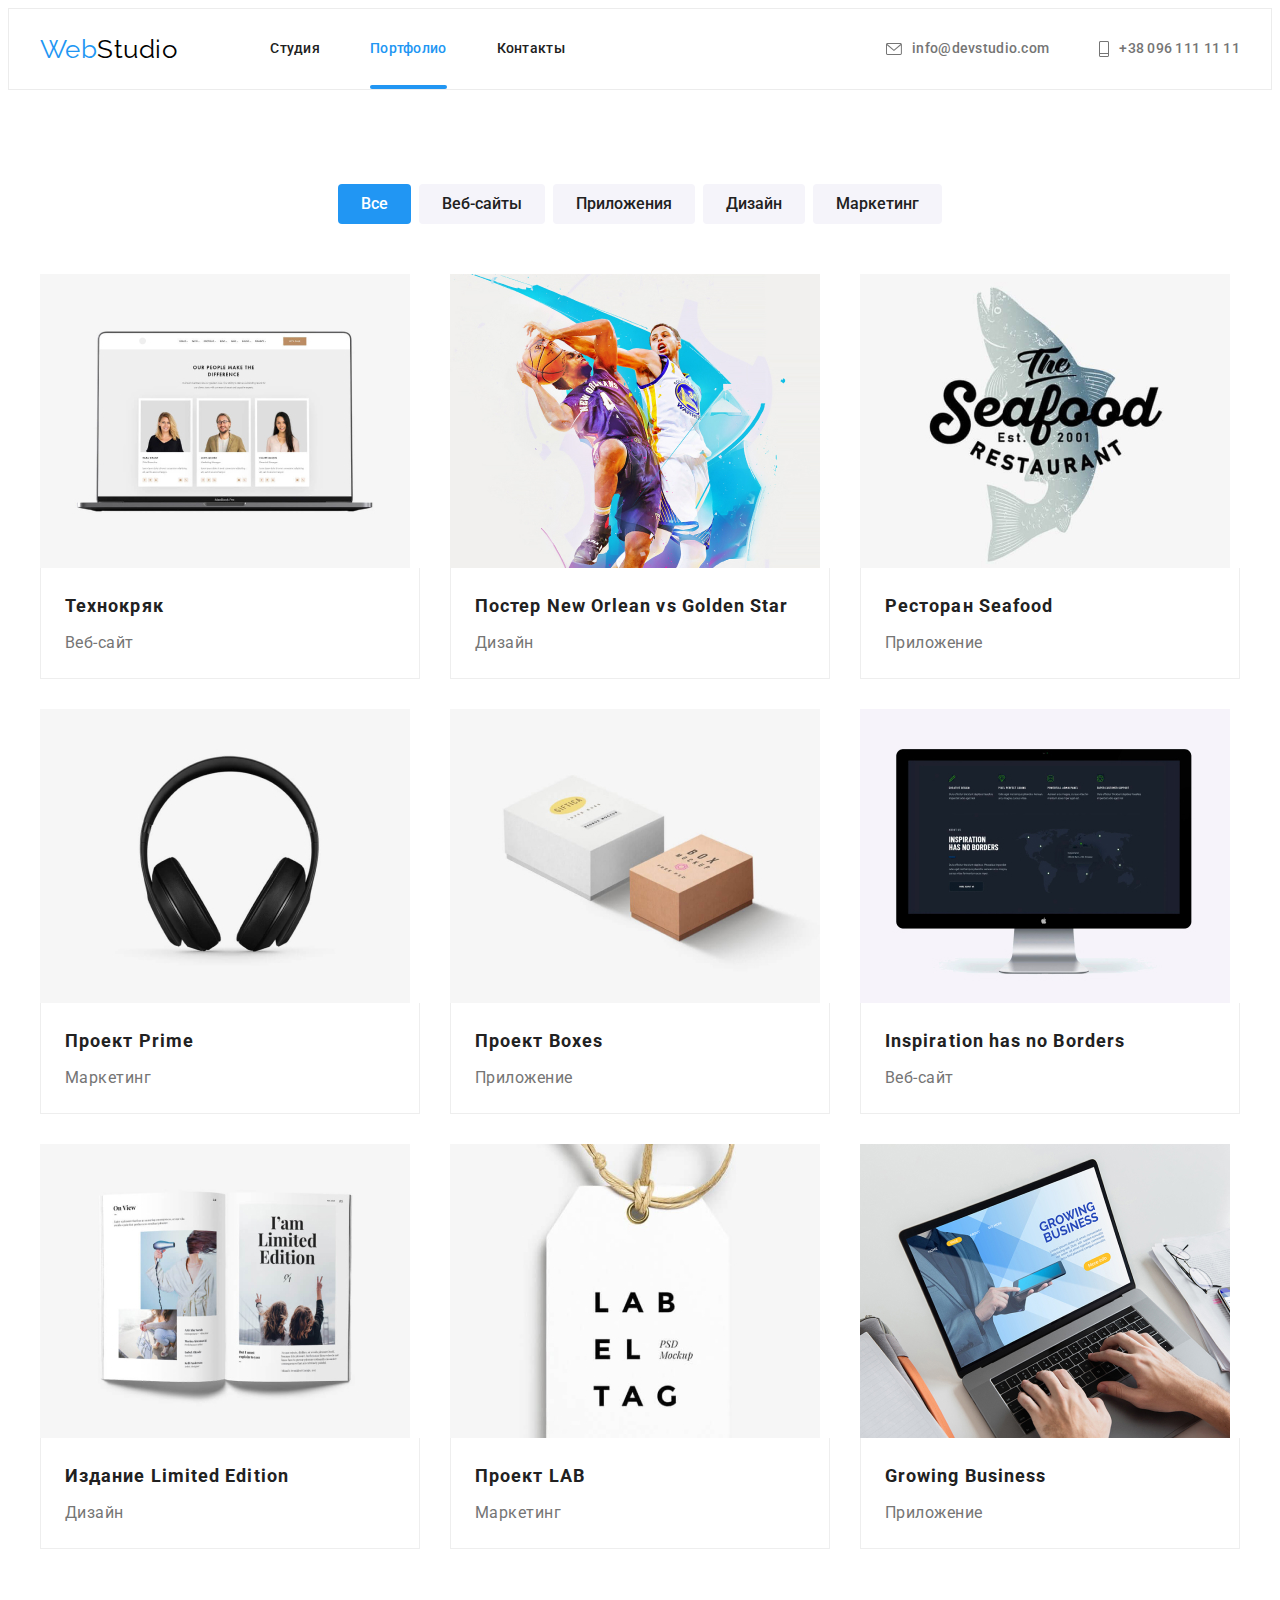
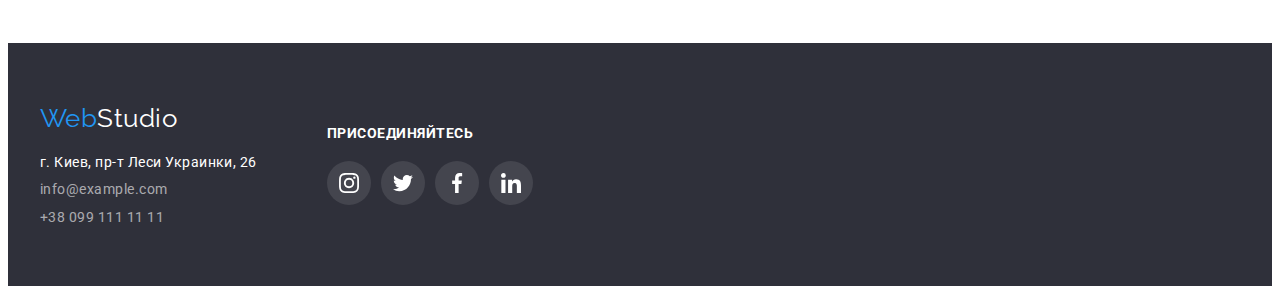
==== portfolio.html @ 54734e22 "Initial commit" ====
<!DOCTYPE html>
<html lang="ru">
  <head>
    <meta charset="UTF-8" />
    <meta http-equiv="X-UA-Compatible" content="IE=edge" />
    <meta name="viewport" content="width=device-width, initial-scale=1.0" />
    <title>Portfolio</title>
    <link rel="preconnect" href="https://fonts.googleapis.com" />
    <link rel="preconnect" href="https://fonts.gstatic.com" crossorigin />
    <link
      href="https://fonts.googleapis.com/css2?family=Raleway:wght@700&family=Roboto:wght@400;500;700;900&display=swap"
      rel="stylesheet"
    />
    <link
      rel="stylesheet"
      href="https://cdnjs.cloudflare.com/ajax/libs/modern-normalize/1.1.0/modern-normalize.min.css"
      integrity="sha512-wpPYUAdjBVSE4KJnH1VR1HeZfpl1ub8YT/NKx4PuQ5NmX2tKuGu6U/JRp5y+Y8XG2tV+wKQpNHVUX03MfMFn9Q=="
      crossorigin="anonymous"
      referrerpolicy="no-referrer"
    />
    <link rel="stylesheet" href="./css/styles.css" />
  </head>
  <body>
    <!-- header -->

    <header class="header">
      <div class="container">
        <nav class="nav">
          <a href="./index.html" class="logo">Web<span class="accent">Studio</span></a>
          <ul class="nav-list card-set">
            <li class="nav-item">
              <a href="./index.html" class="nav-link">Студия</a>
            </li>
            <li class="nav-item">
              <a href="./portfolio.html" class="nav-link current-link">Портфолио</a>
            </li>
            <li class="nav-item"><a href="" class="nav-link">Контакты</a></li>
          </ul>
        </nav>
        <ul class="contacts-list">
          <li class="contacts-item">
            <a href="mailto:info@devstudio.com" class="contacts-link"
              ><svg class="contacts-icon" width="16" height="12">
                <use href="./images/icons/icons.svg#envelope"></use></svg
              >info@devstudio.com</a
            >
          </li>
          <li class="contacts-item">
            <a href="tel:+380961111111" class="contacts-link"
              ><svg class="contacts-icon" width="10" height="16">
                <use href="./images/icons/icons.svg#telephone"></use></svg
              >+38 096 111 11 11</a
            >
          </li>
        </ul>
      </div>
    </header>

    <main>
      <!-- portfolio-section -->

      <section class="portfolio section">
        <div class="container">
          <h2 class="portfolio-title visually-hidden">Портфолио</h2>
          <ul class="filters-list">
            <li class="filters-item">
              <button type="button" class="filters-button active-button">Все</button>
            </li>
            <li class="filters-item">
              <button type="button" class="filters-button">Веб-сайты</button>
            </li>
            <li class="filters-item">
              <button type="button" class="filters-button">Приложения</button>
            </li>
            <li class="filters-item">
              <button type="button" class="filters-button">Дизайн</button>
            </li>
            <li class="filters-item">
              <button type="button" class="filters-button">Маркетинг</button>
            </li>
          </ul>

          <ul class="examples-list card-set">
            <li class="examples-item card-set-item">
              <a class="examples-link" href="">
                <div class="examples-inner">
                  <img
                    class="examples-img"
                    src="./images/portfolio/technocrack.jpg"
                    alt="макбук с открытым сайтом"
                    width="370"
                    height="294"
                  />
                  <div class="examples-inner-caption">
                    <p class="examples-caption">
                      Ресурс предлагает комплексные предложения с разным уровнем функционала и
                      сервисов. Все это позволит посетителю получить исчерпывающие сведения о
                      компании или частном лице.
                    </p>
                  </div>
                </div>
                <div class="description">
                  <h3 class="examples-subtitle">Технокряк</h3>
                  <p class="examples-button-text">Веб-сайт</p>
                </div>
              </a>
            </li>
            <li class="examples-item card-set-item">
              <a class="examples-link" href="">
                <img
                  class="examples-img"
                  src="./images/portfolio/new-orlean.jpg"
                  alt="два баскетболиста в прыжке"
                  width="370"
                  height="294"
                />
                <div class="description">
                  <h3 class="examples-subtitle">Постер New Orlean vs Golden Star</h3>
                  <p class="examples-button-text">Дизайн</p>
                </div>
              </a>
            </li>
            <li class="examples-item card-set-item">
              <a class="examples-link" href="">
                <img
                  class="examples-img"
                  src="./images/portfolio/seafood.jpg"
                  alt="логотип ресторана"
                  width="370"
                  height="294"
                />
                <div class="description">
                  <h3 class="examples-subtitle">Ресторан Seafood</h3>
                  <p class="examples-button-text">Приложение</p>
                </div>
              </a>
            </li>
            <li class="examples-item card-set-item">
              <a class="examples-link" href="">
                <img
                  class="examples-img"
                  src="./images/portfolio/prime.jpg"
                  alt="наушники"
                  width="370"
                  height="294"
                />
                <div class="description">
                  <h3 class="examples-subtitle">Проект Prime</h3>
                  <p class="examples-button-text">Маркетинг</p>
                </div>
              </a>
            </li>
            <li class="examples-item card-set-item">
              <a class="examples-link" href="">
                <img
                  class="examples-img"
                  src="./images/portfolio/boxes.jpg"
                  alt="две коробки"
                  width="370"
                  height="294"
                />
                <div class="description">
                  <h3 class="examples-subtitle">Проект Boxes</h3>
                  <p class="examples-button-text">Приложение</p>
                </div>
              </a>
            </li>
            <li class="examples-item card-set-item">
              <a class="examples-link" href="">
                <img
                  class="examples-img"
                  src="./images/portfolio/inspiration.jpg"
                  alt="imac на котором открыт сайт"
                  width="370"
                  height="294"
                />
                <div class="description">
                  <h3 class="examples-subtitle">Inspiration has no Borders</h3>
                  <p class="examples-button-text">Веб-сайт</p>
                </div>
              </a>
            </li>
            <li class="examples-item card-set-item">
              <a class="examples-link" href="">
                <img
                  class="examples-img"
                  src="./images/portfolio/limited-edition.jpg"
                  alt="открытый журнал"
                  width="370"
                  height="294"
                />
                <div class="description">
                  <h3 class="examples-subtitle">Издание Limited Edition</h3>
                  <p class="examples-button-text">Дизайн</p>
                </div>
              </a>
            </li>
            <li class="examples-item card-set-item">
              <a class="examples-link" href="">
                <img
                  class="examples-img"
                  src="./images/portfolio/lab.jpg"
                  alt="бирка с надписью"
                  width="370"
                  height="294"
                />
                <div class="description">
                  <h3 class="examples-subtitle">Проект LAB</h3>
                  <p class="examples-button-text">Маркетинг</p>
                </div>
              </a>
            </li>
            <li class="examples-item card-set-item">
              <a class="examples-link" href="">
                <img
                  class="examples-img"
                  src="./images/portfolio/growing-business.jpg"
                  alt="макбук на котором печатают"
                  width="370"
                  height="294"
                />
                <div class="description">
                  <h3 class="examples-subtitle">Growing Business</h3>
                  <p class="examples-button-text">Приложение</p>
                </div>
              </a>
            </li>
          </ul>
        </div>
      </section>
    </main>

    <!-- footer -->

    <footer class="footer">
      <div class="container">
        <div class="footer-inner">
          <div class="footer-address">
            <a href="./index.html" class="footer-logo">Web<span class="accent">Studio</span></a>
            <address class="address">г. Киев, пр-т Леси Украинки, 26</address>
            <ul class="footer-list">
              <li class="footer-item">
                <a href="mailto:info@example.com" class="footer-link">info@example.com</a>
              </li>
              <li class="footer-item">
                <a href="tel:+380991111111" class="footer-link">+38 099 111 11 11</a>
              </li>
            </ul>
          </div>
          <div class="socials">
            <h2 class="socials-text">присоединяйтесь</h2>
            <ul class="footer-socials-list card-set">
              <li class="footer-socials-item">
                <a class="footer-socials-link" href="">
                  <svg class="footer-socials-icon" width="20" height="20">
                    <use href="./images/icons/icons.svg#instagram"></use>
                  </svg>
                </a>
              </li>
              <li class="footer-socials-item">
                <a class="footer-socials-link" href="">
                  <svg class="footer-socials-icon" width="20" height="20">
                    <use href="./images/icons/icons.svg#twitter"></use>
                  </svg>
                </a>
              </li>
              <li class="footer-socials-item">
                <a class="footer-socials-link" href="">
                  <svg class="footer-socials-icon" width="20" height="20">
                    <use href="./images/icons/icons.svg#facebook"></use>
                  </svg>
                </a>
              </li>
              <li class="footer-socials-item">
                <a class="footer-socials-link" href="">
                  <svg class="footer-socials-icon" width="20" height="20">
                    <use href="./images/icons/icons.svg#linkedin"></use>
                  </svg>
                </a>
              </li>
            </ul>
          </div>
        </div>
      </div>
    </footer>
  </body>
</html>
---- css/styles.css ----
:root {
  --primary-text-color: #212121;
  --secondary-text-color: #757575;
  --white-text-color: #fff;
  --accent-color: #2196f3;
  --accent-color-tranparent: rgba(33, 150, 243, 0.9);
  --button-hover-color: #188ce8;
  --background-white-color: #f5f4fa;
  --primary-grey-color: #2f303a;
  --box-border-color: #eee;
  --inactive-icon-color: #afb1b8;
  --items: 3;
  --indent: 30px;
}

body {
  color: var(--primary-text-color);

  font-family: roboto, sans-serif;
  letter-spacing: 0.03em;
}

/* utilities */
img {
  display: block;
  max-width: 100%;
  height: auto;
}

h1,
h2,
h3,
h4 {
  margin-top: 0;
}

ul,
ol {
  margin: 0;
  padding: 0;
  list-style: none;
}

a {
  text-decoration: none;
  color: inherit;
}

p {
  margin-top: 0;
  margin-bottom: 0;
}

.visually-hidden {
  position: absolute;
  width: 1px;
  height: 1px;
  margin: -1px;
  border: 0;
  padding: 0;

  white-space: nowrap;
  clip-path: inset(100%);
  clip: rect(0 0 0 0);
  overflow: hidden;
}

.container {
  width: 1200px;
  margin: 0 auto;
  padding: 0 15px;
  /* outline: 1px solid tomato; */
}

.section {
  padding-top: 94px;
  padding-bottom: 94px;
}

.card-set {
  display: flex;
  flex-wrap: wrap;
  gap: var(--indent);
}

.card-set-item {
  flex-basis: calc((100% - var(--indent) * (var(--items) - 1)) / var(--items));
}

/* header */

.header {
  border: 1px solid #ececec;
}

.header .container {
  display: flex;
}

.nav {
  display: flex;
  align-items: center;
}

.logo {
  margin-right: 93px;
  color: var(--accent-color);

  font-family: raleway, sans-serif;
  font-size: 26px;
  line-height: 1.19;

  text-decoration: none;
}

.logo .accent {
  color: #000;
}

.nav-list {
  --indent: 50px;
}

.nav-link {
  display: block;
  padding-top: 32px;
  padding-bottom: 32px;

  color: var(--primary-text-color);

  font-weight: 500;
  font-size: 14px;
  line-height: 1.14;
  letter-spacing: 0.02em;

  transition: color 250ms cubic-bezier(0.4, 0, 0.2, 1);
}

.current-link {
  position: relative;
  color: var(--accent-color);
}

.current-link::after {
  content: '';
  position: absolute;
  bottom: 0;
  left: 0;
  width: 100%;
  height: 4px;
  border-radius: 2px;
  background-color: var(--accent-color);
}

.contacts-list {
  display: flex;
  margin-left: auto;
  gap: 50px;
  align-items: center;
}

.contacts-icon {
  margin-right: 10px;
  fill: currentColor;
}

.contacts-link {
  display: flex;
  align-items: center;
  justify-content: center;
  padding-top: 32px;
  padding-bottom: 32px;

  color: var(--secondary-text-color);

  font-weight: 500;
  font-size: 14px;
  line-height: 1.14;
  letter-spacing: 0.02em;

  transition: color 250ms cubic-bezier(0.4, 0, 0.2, 1);
}

.nav-link:hover,
.nav-link:focus,
.contacts-link:hover,
.contacts-link:focus,
.contacts-icon:hover,
.contacts-icon:focus {
  color: var(--accent-color);
}

/* main */

/* hero section */
.hero {
  padding-top: 200px;
  padding-bottom: 200px;
  margin-left: auto;
  margin-right: auto;
  max-width: 1600px;
  background-color: var(--primary-grey-color);
  background-image: linear-gradient(rgba(47, 48, 58, 0.4), rgba(47, 48, 58, 0.4)),
    url(../images/hero/hero-background.jpg);
  background-position: center;
  background-repeat: no-repeat;

  text-align: center;
}

.hero-title {
  margin-bottom: 30px;
  margin-left: auto;
  margin-right: auto;
  max-width: 696px;
  min-height: 120px;

  color: var(--white-text-color);

  font-weight: 900;
  font-size: 44px;
  line-height: 1.36;
  text-align: center;
  letter-spacing: 0.06em;
  text-transform: uppercase;
}

.hero-button {
  margin-bottom: 0;
  min-width: 200px;
  padding-top: 9px;
  padding-bottom: 9px;
  border-radius: 4px;
  border: 1px solid transparent;
  color: var(--white-text-color);
  background-color: var(--accent-color);

  font-family: inherit;
  font-weight: 700;
  font-size: 16px;
  line-height: 1.875;
  text-align: center;
  letter-spacing: 0.06em;

  cursor: pointer;

  transition: background-color 250ms cubic-bezier(0.4, 0, 0.2, 1);
}

.hero-button:hover,
.hero-button:focus {
  background-color: var(--button-hover-color);
}

/* peculiarities section */

.pecs-list {
  --items: 4;
}

.pecs-logo {
  display: flex;
  align-items: center;
  justify-content: center;
  margin-bottom: 30px;
  border-radius: 4px;
  height: 120px;
  width: 100%;
  background-color: var(--background-white-color);

  transition: box-shadow 250ms cubic-bezier(0.4, 0, 0.2, 1);
}

.pecs-item:hover .pecs-logo,
.pecs-item:focus .pecs-logo {
  box-shadow: 0px 4px 4px rgba(0, 0, 0, 0.25);
}

.pecs-subtitle {
  margin-top: 0;
  margin-bottom: 10px;
  font-weight: 700;
  font-size: 14px;
  line-height: 1.14;
  text-transform: uppercase;
}

.pecs-text {
  color: var(--secondary-text-color);

  font-size: 14px;
  line-height: 1.71;
}

/* work section */
.work.section {
  padding-top: 0;
}

.work-title,
.pecs-title,
.team-title,
.portfolio-title,
.clients-title {
  margin-bottom: 50px;

  font-weight: 700;
  font-size: 36px;
  line-height: 1.17;
  text-align: center;
}

.work-item {
  position: relative;
}

.work-img {
  display: block;
}

.work-text-box {
  position: absolute;
  display: flex;
  align-items: center;
  justify-content: center;
  bottom: 0;
  left: 0;
  height: 70px;
  width: 100%;

  background-color: rgba(47, 48, 58, 0.8);
}

.work-text {
  color: var(--white-text-color);

  font-weight: 700;
  font-size: 14px;
  line-height: 1.143;
  text-align: center;
  text-transform: uppercase;
}

/* team section */
.team {
  background-color: var(--background-white-color);
}

.team-list {
  --items: 4;
}

.team-item {
  padding-bottom: 30px;
  background-color: var(--white-text-color);
  text-align: center;
  box-shadow: 0px 1px 3px rgba(0, 0, 0, 0.12), 0px 1px 1px rgba(0, 0, 0, 0.14),
    0px 2px 1px rgba(0, 0, 0, 0.2);
  border-radius: 0px 0px 4px 4px;
}

.team-img {
  display: block;
  margin-bottom: 30px;
}

.team-name {
  margin-top: 0;
  margin-bottom: 10px;
  font-weight: 500;
  font-size: 16px;
  line-height: 1.19;
}

.team-position {
  margin-top: 0;
  margin-bottom: 16px;
  color: var(--secondary-text-color);

  font-size: 16px;
  line-height: 1.19;
}

.team-socials-list {
  padding: 0 32px;
  gap: 10px;
}

.socials-link {
  display: flex;
  align-items: center;
  justify-content: center;
  width: 44px;
  height: 44px;
  border-radius: 50%;
  color: var(--inactive-icon-color);

  transition: color 250ms cubic-bezier(0.4, 0, 0.2, 1),
    background-color 250ms cubic-bezier(0.4, 0, 0.2, 1);
}

.socials-link:hover,
.socials-link:focus {
  background-color: var(--accent-color);
  color: var(--white-text-color);
}

.socials-icon {
  fill: currentColor;
}

/* clients section */

.clients-list {
  --items: 6;
}

.clients-item {
  height: 92px;
}

.clients-link {
  display: flex;
  align-items: center;
  justify-content: center;
  width: 100%;
  height: 100%;
  color: var(--inactive-icon-color);
  border: 1px solid var(--inactive-icon-color);
  border-radius: 4px;

  transition: color 250ms cubic-bezier(0.4, 0, 0.2, 1),
    border-color 250ms cubic-bezier(0.4, 0, 0.2, 1);
}

.clients-link:hover,
.clients-link:focus {
  color: var(--accent-color);
  border-color: var(--accent-color);
}

.clients-icon {
  display: block;
  fill: currentColor;
}

/* main portfolio */

.filters-list {
  display: flex;
  margin-bottom: 50px;
  justify-content: center;
}

.filters-item + .filters-item {
  margin-left: 8px;
}

.filters-button {
  padding: 6px 22px;
  border-radius: 4px;
  border: 1px solid transparent;

  color: var(--primary-text-color);
  background-color: var(--background-white-color);

  font-family: inherit;
  font-weight: 500;
  font-size: 16px;
  line-height: 1.62;
  text-align: center;

  cursor: pointer;

  transition: background-color 250ms cubic-bezier(0.4, 0, 0.2, 1),
    box-shadow 250ms cubic-bezier(0.4, 0, 0.2, 1), color 250ms cubic-bezier(0.4, 0, 0.2, 1);
}

.active-button {
  color: var(--white-text-color);
  background-color: var(--accent-color);
}

.filters-button:hover,
.filters-button:focus,
.filters-button:active {
  color: var(--white-text-color);
  background-color: var(--accent-color);
  box-shadow: 0px 3px 1px rgba(0, 0, 0, 0.1), 0px 1px 2px rgba(0, 0, 0, 0.08),
    0px 2px 2px rgba(0, 0, 0, 0.12);
}

.examples-link {
  display: block;
  transition: box-shadow 250ms cubic-bezier(0.4, 0, 0.2, 1);
}

.examples-link:hover,
.examples-link:focus {
  box-shadow: 0px 1px 1px rgba(0, 0, 0, 0.12), 0px 4px 4px rgba(0, 0, 0, 0.06),
    1px 4px 6px rgba(0, 0, 0, 0.16);
}

.examples-inner {
  position: relative;
  overflow: hidden;
}

.examples-inner-caption {
  display: flex;
  align-items: center;
  justify-content: center;
  position: absolute;
  width: 100%;
  height: 100%;
  bottom: 0;

  transform: translateY(100%);

  transition: transform 250ms cubic-bezier(0.4, 0, 0.2, 1);
  background-color: var(--accent-color-tranparent);
}

.examples-caption {
  width: 322px;
  height: 168px;
  font-size: 18px;
  line-height: 1.56;
  color: var(--white-text-color);
}

.examples-link:hover .examples-inner-caption,
.examples-link:focus .examples-inner-caption {
  transform: translateY(0);
}

.description {
  padding: 20px 24px;
  border: 1px solid var(--box-border-color);
  border-top: none;
}

.examples-subtitle {
  margin-top: 0;
  margin-bottom: 4px;
  font-weight: 700;
  font-size: 18px;
  line-height: 2;

  letter-spacing: 0.06em;
}

.examples-button-text {
  margin-top: 0;
  margin-bottom: 0;
  color: var(--secondary-text-color);

  font-size: 16px;
  line-height: 1.88;
}

/* footer */

.footer {
  background-color: var(--primary-grey-color);
  padding-top: 60px;
  padding-bottom: 60px;
}

.footer-inner {
  display: flex;
  align-items: center;
}

.footer-address {
  margin-right: 70px;
}

.footer-logo {
  display: inline-block;
  margin-bottom: 20px;

  color: var(--accent-color);

  font-family: Raleway, sans-serif;
  font-size: 26px;
  line-height: 1.19;

  text-decoration: none;
}

.footer-logo .accent {
  color: #fff;
}

.address {
  margin-bottom: 9px;
  color: var(--white-text-color);

  font-style: normal;
  font-size: 14px;
  line-height: 1.17;
}

.footer-item + .footer-item {
  margin-top: 9px;
}

.footer-link {
  color: rgba(255, 255, 255, 0.6);

  font-size: 14px;
  line-height: 1.17;

  transition: color 250ms cubic-bezier(0.4, 0, 0.2, 1);
}

.footer-link:hover,
.footer-link:focus {
  color: var(--accent-color);
}

.socials-text {
  margin-bottom: 20px;
  font-weight: 700;
  font-size: 14px;
  line-height: 1.142;
  text-transform: uppercase;
  color: var(--white-text-color);
}

.footer-socials-list {
  --indent: 10px;
}

.footer-socials-item {
  width: 44px;
  height: 44px;
}

.footer-socials-link {
  display: flex;
  align-items: center;
  justify-content: center;
  width: 100%;
  height: 100%;
  border-radius: 50%;
  background-color: rgba(255, 255, 255, 0.1);

  transition: background-color 250ms cubic-bezier(0.4, 0, 0.2, 1);
}

.footer-socials-icon {
  fill: var(--white-text-color);
}

.footer-socials-link:hover,
.footer-socials-link:focus {
  background-color: var(--accent-color);
}

/* modal window */

.backdrop {
  position: fixed;
  top: 0;
  left: 0;
  width: 100%;
  height: 100%;
  background-color: rgba(0, 0, 0, 0.2);

  opacity: 1;

  transition: opacity 250ms cubic-bezier(0.4, 0, 0.2, 1),
    visibility 250ms cubic-bezier(0.4, 0, 0.2, 1);
}

.is-hidden {
  opacity: 0;
  visibility: hidden;
  pointer-events: none;
}

.is-hidden .modal {
  transform: translate(-50%, -50%) scale(1.1);
}

.modal {
  position: absolute;
  top: 50%;
  left: 50%;
  transform: translate(-50%, -50%) scale(1);
  display: flex;
  min-width: 528px;
  min-height: 581px;
  background-color: var(--white-text-color);
  transition: transform 250ms cubic-bezier(0.4, 0, 0.2, 1);
}

.modal-close {
  position: absolute;
  top: 8px;
  right: 8px;
  display: flex;
  align-items: center;
  justify-content: center;
  width: 30px;
  height: 30px;
  border: 1px solid rgba(0, 0, 0, 0.1);
  border-radius: 50%;
  background-color: #fff;

  cursor: pointer;
}
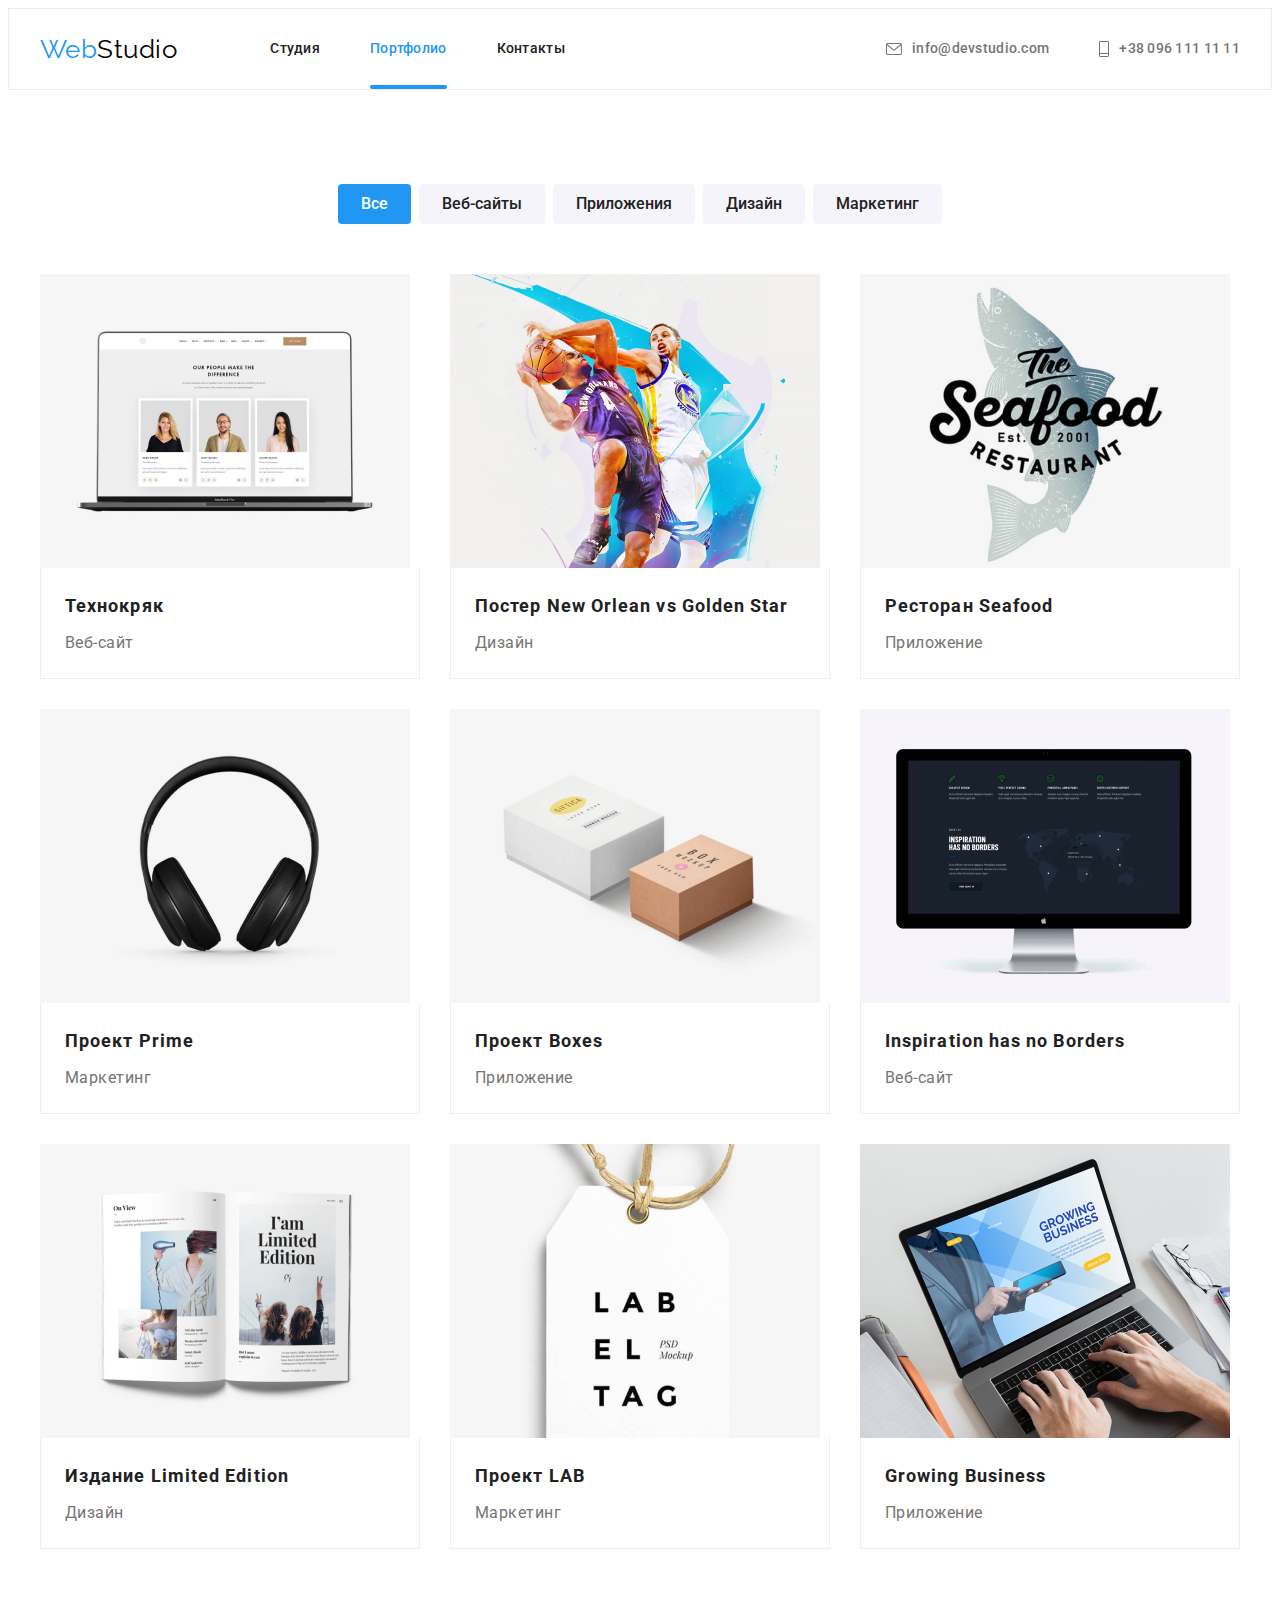
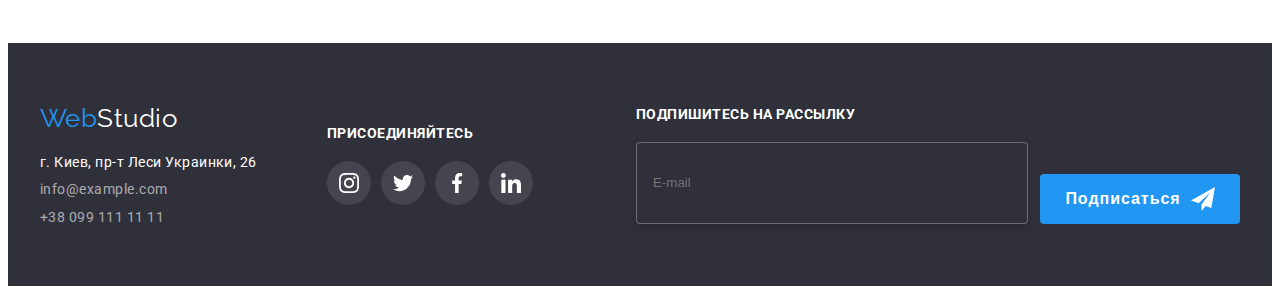
==== commit d19d6230: "update portfolio.html" ====
--- a/portfolio.html
+++ b/portfolio.html
@@ -280,6 +280,24 @@
               </li>
             </ul>
           </div>
+          <div class="subscribe">
+            <label class="subscribe-field">
+              <b class="subscribe-text">Подпишитесь на рассылку</b>
+              <input
+                class="subscribe-input"
+                type="email"
+                name="email"
+                placeholder="E-mail"
+                autocomplete="off"
+              />
+            </label>
+            <button class="subscribe-btn" type="submit">
+              Подписаться
+              <svg class="subscribe-btn-icon" width="24" height="24">
+                <use href="./images/icons/icons.svg#send"></use>
+              </svg>
+            </button>
+          </div>
         </div>
       </div>
     </footer>
--- a/css/styles.css
+++ b/css/styles.css
@@ -659,6 +659,69 @@
   background-color: var(--accent-color);
 }
 
+.subscribe {
+  display: flex;
+  align-items: flex-end;
+  margin-left: auto;
+}
+
+.subscribe-text {
+  display: block;
+  margin-bottom: 20px;
+
+  font-weight: 700;
+  font-size: 14px;
+  line-height: 1.143;
+  text-transform: uppercase;
+
+  color: var(--white-text-color);
+}
+
+.subscribe-input {
+  width: 358px;
+  height: 50px;
+  padding: 15px 16px;
+
+  background-color: var(--primary-grey-color);
+  color: rgba(255, 255, 255, 0.6);
+
+  border: 1px solid rgba(255, 255, 255, 0.3);
+  filter: drop-shadow(0px 4px 4px rgba(0, 0, 0, 0.15));
+  border-radius: 4px;
+}
+
+.subscribe-btn {
+  display: flex;
+  align-items: center;
+  justify-content: center;
+  margin-bottom: 0;
+  margin-left: 12px;
+  min-width: 200px;
+  height: 50px;
+  border-radius: 4px;
+  border: 1px solid transparent;
+  color: var(--white-text-color);
+  background-color: var(--accent-color);
+
+  font-weight: 700;
+  font-size: 16px;
+  line-height: 1.88;
+  letter-spacing: 0.06em;
+
+  cursor: pointer;
+  transition: background-color 250ms cubic-bezier(0.4, 0, 0.2, 1);
+}
+
+.subscribe-btn:hover,
+.subscribe-btn:focus {
+  background-color: var(--button-hover-color);
+}
+
+.subscribe-btn-icon {
+  margin-left: 10px;
+  fill: var(--white-text-color);
+}
+
 /* modal window */
 
 .backdrop {
@@ -690,9 +753,9 @@
   top: 50%;
   left: 50%;
   transform: translate(-50%, -50%) scale(1);
-  display: flex;
   min-width: 528px;
   min-height: 581px;
+  padding: 40px;
   background-color: var(--white-text-color);
   transition: transform 250ms cubic-bezier(0.4, 0, 0.2, 1);
 }
@@ -712,3 +775,151 @@
 
   cursor: pointer;
 }
+
+.modal-close-icon {
+  transition: fill 250ms cubic-bezier(0.4, 0, 0.2, 1);
+}
+
+.modal-close:hover .modal-close-icon {
+  fill: var(--accent-color);
+}
+
+.form {
+  margin-bottom: 20px;
+}
+
+.modal-title {
+  margin-bottom: 12px;
+  font-weight: 700;
+  font-size: 20px;
+  line-height: 1.15;
+  text-align: center;
+
+  color: var(--primary-text-color);
+}
+
+.modal-field {
+  position: relative;
+  display: block;
+  margin-bottom: 10px;
+}
+
+.modal-field-text {
+  display: block;
+  margin-bottom: 4px;
+  font-size: 12px;
+  line-height: 1.167;
+  letter-spacing: 0.01em;
+
+  color: var(--secondary-text-color);
+}
+
+.modal-field-input {
+  width: 100%;
+  height: 40px;
+  padding: 12px;
+  padding-left: 42px;
+  border: 1px solid rgba(33, 33, 33, 0.2);
+  border-radius: 4px;
+
+  color: var(--primary-text-color);
+
+  transition: border 250ms cubic-bezier(0.4, 0, 0.2, 1);
+}
+
+.modal-field:focus-within > .modal-field-input,
+.modal-field:focus-within > .modal-field-input-comment {
+  border: 1px solid var(--accent-color);
+  outline: 1px solid transparent;
+}
+
+.modal-field:focus-within > .modal-field-icon {
+  fill: var(--accent-color);
+}
+
+.modal-field-icon {
+  position: absolute;
+  top: 50%;
+  left: 12px;
+  transition: fill 250ms cubic-bezier(0.4, 0, 0.2, 1);
+}
+
+.modal-field-input-comment {
+  width: 100%;
+  height: 120px;
+  padding: 12px 16px;
+  border: 1px solid rgba(33, 33, 33, 0.2);
+  border-radius: 4px;
+  resize: none;
+
+  color: var(--primary-text-color);
+  transition: border 250ms cubic-bezier(0.4, 0, 0.2, 1);
+}
+
+.modal-check {
+  display: flex;
+  align-items: center;
+  justify-content: space-evenly;
+  margin-bottom: 30px;
+}
+
+.modal-check-input {
+  position: absolute;
+  appearance: none;
+}
+
+.modal-check-icon {
+  width: 16px;
+  height: 16px;
+  border: 2px solid var(--primary-text-color);
+  border-radius: 4px;
+  transition: background-color 250ms cubic-bezier(0.4, 0, 0.2, 1),
+    border-color 250ms cubic-bezier(0.4, 0, 0.2, 1);
+}
+
+.modal-check-content {
+  fill: var(--white-text-color);
+}
+
+.modal-check-input:checked + .modal-check-icon {
+  background-color: var(--accent-color);
+  border-color: transparent;
+}
+
+.modal-check-text {
+  font-size: 14px;
+  line-height: 1.71;
+  color: var(--secondary-text-color);
+}
+
+.modal-check-link {
+  color: var(--accent-color);
+  text-decoration: underline;
+}
+
+.modal-btn {
+  display: flex;
+  align-items: center;
+  justify-content: center;
+  margin-left: auto;
+  margin-right: auto;
+  min-width: 200px;
+  height: 50px;
+  border-radius: 4px;
+  border: 1px solid transparent;
+  color: var(--white-text-color);
+  background-color: var(--accent-color);
+
+  font-weight: 700;
+  font-size: 16px;
+  line-height: 1.88;
+  letter-spacing: 0.06em;
+
+  cursor: pointer;
+  transition: background-color 250ms cubic-bezier(0.4, 0, 0.2, 1);
+}
+
+.modal-btn:hover,
+.modal-btn:focus {
+  background-color: var(--button-hover-color);
+}
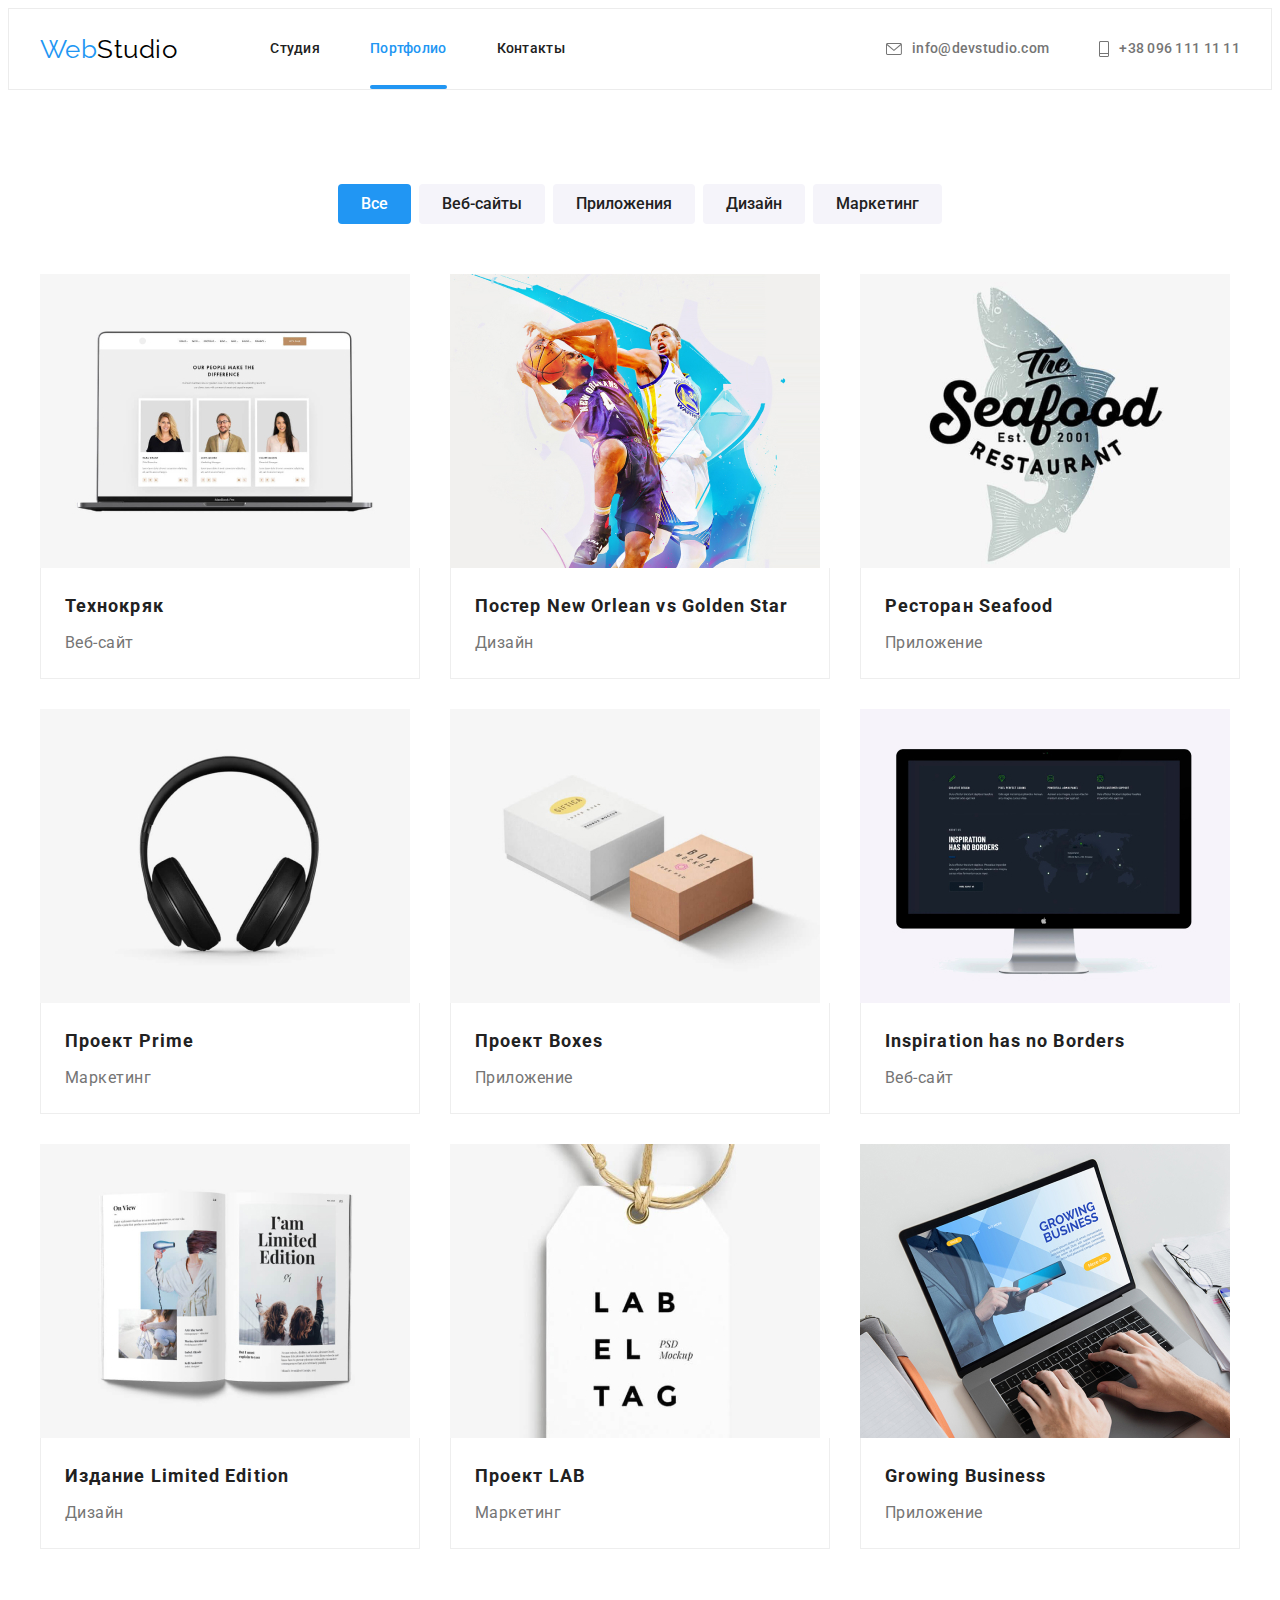
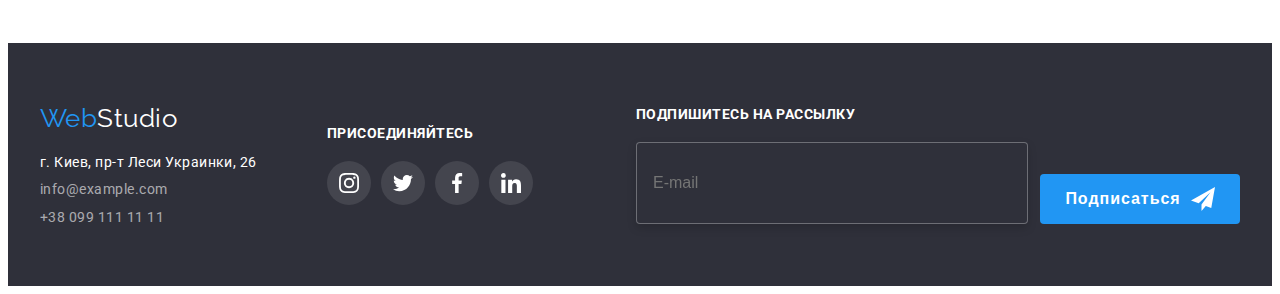
==== commit 14ca4c6b: "update html and css files" ====
--- a/portfolio.html
+++ b/portfolio.html
@@ -107,13 +107,22 @@
             </li>
             <li class="examples-item card-set-item">
               <a class="examples-link" href="">
-                <img
-                  class="examples-img"
-                  src="./images/portfolio/new-orlean.jpg"
-                  alt="два баскетболиста в прыжке"
-                  width="370"
-                  height="294"
-                />
+                <div class="examples-inner">
+                  <img
+                    class="examples-img"
+                    src="./images/portfolio/new-orlean.jpg"
+                    alt="два баскетболиста в прыжке"
+                    width="370"
+                    height="294"
+                  />
+                  <div class="examples-inner-caption">
+                    <p class="examples-caption">
+                      Lorem ipsum, dolor sit amet consectetur adipisicing elit. Deleniti doloremque
+                      aspernatur natus! Quam aperiam corporis repudiandae tenetur? Rerum quos
+                      delectus sequi.
+                    </p>
+                  </div>
+                </div>
                 <div class="description">
                   <h3 class="examples-subtitle">Постер New Orlean vs Golden Star</h3>
                   <p class="examples-button-text">Дизайн</p>
@@ -122,13 +131,22 @@
             </li>
             <li class="examples-item card-set-item">
               <a class="examples-link" href="">
-                <img
-                  class="examples-img"
-                  src="./images/portfolio/seafood.jpg"
-                  alt="логотип ресторана"
-                  width="370"
-                  height="294"
-                />
+                <div class="examples-inner">
+                  <img
+                    class="examples-img"
+                    src="./images/portfolio/seafood.jpg"
+                    alt="логотип ресторана"
+                    width="370"
+                    height="294"
+                  />
+                  <div class="examples-inner-caption">
+                    <p class="examples-caption">
+                      Lorem ipsum, dolor sit amet consectetur adipisicing elit. Deleniti doloremque
+                      aspernatur natus! Quam aperiam corporis repudiandae tenetur? Rerum quos
+                      delectus sequi.
+                    </p>
+                  </div>
+                </div>
                 <div class="description">
                   <h3 class="examples-subtitle">Ресторан Seafood</h3>
                   <p class="examples-button-text">Приложение</p>
@@ -137,13 +155,22 @@
             </li>
             <li class="examples-item card-set-item">
               <a class="examples-link" href="">
-                <img
-                  class="examples-img"
-                  src="./images/portfolio/prime.jpg"
-                  alt="наушники"
-                  width="370"
-                  height="294"
-                />
+                <div class="examples-inner">
+                  <img
+                    class="examples-img"
+                    src="./images/portfolio/prime.jpg"
+                    alt="наушники"
+                    width="370"
+                    height="294"
+                  />
+                  <div class="examples-inner-caption">
+                    <p class="examples-caption">
+                      Lorem ipsum, dolor sit amet consectetur adipisicing elit. Deleniti doloremque
+                      aspernatur natus! Quam aperiam corporis repudiandae tenetur? Rerum quos
+                      delectus sequi.
+                    </p>
+                  </div>
+                </div>
                 <div class="description">
                   <h3 class="examples-subtitle">Проект Prime</h3>
                   <p class="examples-button-text">Маркетинг</p>
@@ -152,13 +179,22 @@
             </li>
             <li class="examples-item card-set-item">
               <a class="examples-link" href="">
-                <img
-                  class="examples-img"
-                  src="./images/portfolio/boxes.jpg"
-                  alt="две коробки"
-                  width="370"
-                  height="294"
-                />
+                <div class="examples-inner">
+                  <img
+                    class="examples-img"
+                    src="./images/portfolio/boxes.jpg"
+                    alt="две коробки"
+                    width="370"
+                    height="294"
+                  />
+                  <div class="examples-inner-caption">
+                    <p class="examples-caption">
+                      Lorem ipsum, dolor sit amet consectetur adipisicing elit. Deleniti doloremque
+                      aspernatur natus! Quam aperiam corporis repudiandae tenetur? Rerum quos
+                      delectus sequi.
+                    </p>
+                  </div>
+                </div>
                 <div class="description">
                   <h3 class="examples-subtitle">Проект Boxes</h3>
                   <p class="examples-button-text">Приложение</p>
@@ -167,13 +203,22 @@
             </li>
             <li class="examples-item card-set-item">
               <a class="examples-link" href="">
-                <img
-                  class="examples-img"
-                  src="./images/portfolio/inspiration.jpg"
-                  alt="imac на котором открыт сайт"
-                  width="370"
-                  height="294"
-                />
+                <div class="examples-inner">
+                  <img
+                    class="examples-img"
+                    src="./images/portfolio/inspiration.jpg"
+                    alt="imac на котором открыт сайт"
+                    width="370"
+                    height="294"
+                  />
+                  <div class="examples-inner-caption">
+                    <p class="examples-caption">
+                      Lorem ipsum, dolor sit amet consectetur adipisicing elit. Deleniti doloremque
+                      aspernatur natus! Quam aperiam corporis repudiandae tenetur? Rerum quos
+                      delectus sequi.
+                    </p>
+                  </div>
+                </div>
                 <div class="description">
                   <h3 class="examples-subtitle">Inspiration has no Borders</h3>
                   <p class="examples-button-text">Веб-сайт</p>
@@ -182,13 +227,22 @@
             </li>
             <li class="examples-item card-set-item">
               <a class="examples-link" href="">
-                <img
-                  class="examples-img"
-                  src="./images/portfolio/limited-edition.jpg"
-                  alt="открытый журнал"
-                  width="370"
-                  height="294"
-                />
+                <div class="examples-inner">
+                  <img
+                    class="examples-img"
+                    src="./images/portfolio/limited-edition.jpg"
+                    alt="открытый журнал"
+                    width="370"
+                    height="294"
+                  />
+                  <div class="examples-inner-caption">
+                    <p class="examples-caption">
+                      Lorem ipsum, dolor sit amet consectetur adipisicing elit. Deleniti doloremque
+                      aspernatur natus! Quam aperiam corporis repudiandae tenetur? Rerum quos
+                      delectus sequi.
+                    </p>
+                  </div>
+                </div>
                 <div class="description">
                   <h3 class="examples-subtitle">Издание Limited Edition</h3>
                   <p class="examples-button-text">Дизайн</p>
@@ -197,13 +251,22 @@
             </li>
             <li class="examples-item card-set-item">
               <a class="examples-link" href="">
-                <img
-                  class="examples-img"
-                  src="./images/portfolio/lab.jpg"
-                  alt="бирка с надписью"
-                  width="370"
-                  height="294"
-                />
+                <div class="examples-inner">
+                  <img
+                    class="examples-img"
+                    src="./images/portfolio/lab.jpg"
+                    alt="бирка с надписью"
+                    width="370"
+                    height="294"
+                  />
+                  <div class="examples-inner-caption">
+                    <p class="examples-caption">
+                      Lorem ipsum, dolor sit amet consectetur adipisicing elit. Deleniti doloremque
+                      aspernatur natus! Quam aperiam corporis repudiandae tenetur? Rerum quos
+                      delectus sequi.
+                    </p>
+                  </div>
+                </div>
                 <div class="description">
                   <h3 class="examples-subtitle">Проект LAB</h3>
                   <p class="examples-button-text">Маркетинг</p>
@@ -212,13 +275,22 @@
             </li>
             <li class="examples-item card-set-item">
               <a class="examples-link" href="">
-                <img
-                  class="examples-img"
-                  src="./images/portfolio/growing-business.jpg"
-                  alt="макбук на котором печатают"
-                  width="370"
-                  height="294"
-                />
+                <div class="examples-inner">
+                  <img
+                    class="examples-img"
+                    src="./images/portfolio/growing-business.jpg"
+                    alt="макбук на котором печатают"
+                    width="370"
+                    height="294"
+                  />
+                  <div class="examples-inner-caption">
+                    <p class="examples-caption">
+                      Lorem ipsum, dolor sit amet consectetur adipisicing elit. Deleniti doloremque
+                      aspernatur natus! Quam aperiam corporis repudiandae tenetur? Rerum quos
+                      delectus sequi.
+                    </p>
+                  </div>
+                </div>
                 <div class="description">
                   <h3 class="examples-subtitle">Growing Business</h3>
                   <p class="examples-button-text">Приложение</p>
@@ -280,9 +352,9 @@
               </li>
             </ul>
           </div>
-          <div class="subscribe">
+          <form class="subscribe-form" name="footer-form">
             <label class="subscribe-field">
-              <b class="subscribe-text">Подпишитесь на рассылку</b>
+              <b class="subscribe-label">Подпишитесь на рассылку</b>
               <input
                 class="subscribe-input"
                 type="email"
@@ -293,11 +365,11 @@
             </label>
             <button class="subscribe-btn" type="submit">
               Подписаться
-              <svg class="subscribe-btn-icon" width="24" height="24">
+              <svg class="subscribe-btn-icon" width="24" height="24" aria-hidden="true">
                 <use href="./images/icons/icons.svg#send"></use>
               </svg>
             </button>
-          </div>
+          </form>
         </div>
       </div>
     </footer>
--- a/css/styles.css
+++ b/css/styles.css
@@ -11,6 +11,7 @@
   --inactive-icon-color: #afb1b8;
   --items: 3;
   --indent: 30px;
+  --anim: 250ms cubic-bezier(0.4, 0, 0.2, 1);
 }
 
 body {
@@ -133,7 +134,7 @@
   line-height: 1.14;
   letter-spacing: 0.02em;
 
-  transition: color 250ms cubic-bezier(0.4, 0, 0.2, 1);
+  transition: color var(--anim);
 }
 
 .current-link {
@@ -178,7 +179,7 @@
   line-height: 1.14;
   letter-spacing: 0.02em;
 
-  transition: color 250ms cubic-bezier(0.4, 0, 0.2, 1);
+  transition: color var(--anim);
 }
 
 .nav-link:hover,
@@ -244,7 +245,7 @@
 
   cursor: pointer;
 
-  transition: background-color 250ms cubic-bezier(0.4, 0, 0.2, 1);
+  transition: background-color var(--anim);
 }
 
 .hero-button:hover,
@@ -268,7 +269,7 @@
   width: 100%;
   background-color: var(--background-white-color);
 
-  transition: box-shadow 250ms cubic-bezier(0.4, 0, 0.2, 1);
+  transition: box-shadow var(--anim);
 }
 
 .pecs-item:hover .pecs-logo,
@@ -395,8 +396,7 @@
   border-radius: 50%;
   color: var(--inactive-icon-color);
 
-  transition: color 250ms cubic-bezier(0.4, 0, 0.2, 1),
-    background-color 250ms cubic-bezier(0.4, 0, 0.2, 1);
+  transition: color var(--anim), background-color var(--anim);
 }
 
 .socials-link:hover,
@@ -429,8 +429,7 @@
   border: 1px solid var(--inactive-icon-color);
   border-radius: 4px;
 
-  transition: color 250ms cubic-bezier(0.4, 0, 0.2, 1),
-    border-color 250ms cubic-bezier(0.4, 0, 0.2, 1);
+  transition: color var(--anim), border-color var(--anim);
 }
 
 .clients-link:hover,
@@ -472,8 +471,7 @@
 
   cursor: pointer;
 
-  transition: background-color 250ms cubic-bezier(0.4, 0, 0.2, 1),
-    box-shadow 250ms cubic-bezier(0.4, 0, 0.2, 1), color 250ms cubic-bezier(0.4, 0, 0.2, 1);
+  transition: background-color var(--anim), box-shadow var(--anim), color var(--anim);
 }
 
 .active-button {
@@ -492,7 +490,7 @@
 
 .examples-link {
   display: block;
-  transition: box-shadow 250ms cubic-bezier(0.4, 0, 0.2, 1);
+  transition: box-shadow var(--anim);
 }
 
 .examples-link:hover,
@@ -517,7 +515,7 @@
 
   transform: translateY(100%);
 
-  transition: transform 250ms cubic-bezier(0.4, 0, 0.2, 1);
+  transition: transform var(--anim);
   background-color: var(--accent-color-tranparent);
 }
 
@@ -612,7 +610,7 @@
   font-size: 14px;
   line-height: 1.17;
 
-  transition: color 250ms cubic-bezier(0.4, 0, 0.2, 1);
+  transition: color var(--anim);
 }
 
 .footer-link:hover,
@@ -647,7 +645,7 @@
   border-radius: 50%;
   background-color: rgba(255, 255, 255, 0.1);
 
-  transition: background-color 250ms cubic-bezier(0.4, 0, 0.2, 1);
+  transition: background-color var(--anim);
 }
 
 .footer-socials-icon {
@@ -659,13 +657,13 @@
   background-color: var(--accent-color);
 }
 
-.subscribe {
+.subscribe-form {
   display: flex;
   align-items: flex-end;
   margin-left: auto;
 }
 
-.subscribe-text {
+.subscribe-label {
   display: block;
   margin-bottom: 20px;
 
@@ -682,18 +680,27 @@
   height: 50px;
   padding: 15px 16px;
 
+  font-size: 16px;
+  line-height: 1.25;
+
   background-color: var(--primary-grey-color);
-  color: rgba(255, 255, 255, 0.6);
-
+  color: var(--white-text-color);
+  outline: 1px solid transparent;
   border: 1px solid rgba(255, 255, 255, 0.3);
   filter: drop-shadow(0px 4px 4px rgba(0, 0, 0, 0.15));
   border-radius: 4px;
+  transition: outline-color var(--anim);
+}
+
+.subscribe-input:focus-within {
+  outline-color: #fff;
 }
 
 .subscribe-btn {
   display: flex;
   align-items: center;
   justify-content: center;
+  gap: 10px;
   margin-bottom: 0;
   margin-left: 12px;
   min-width: 200px;
@@ -709,7 +716,7 @@
   letter-spacing: 0.06em;
 
   cursor: pointer;
-  transition: background-color 250ms cubic-bezier(0.4, 0, 0.2, 1);
+  transition: background-color var(--anim);
 }
 
 .subscribe-btn:hover,
@@ -718,7 +725,6 @@
 }
 
 .subscribe-btn-icon {
-  margin-left: 10px;
   fill: var(--white-text-color);
 }
 
@@ -734,8 +740,7 @@
 
   opacity: 1;
 
-  transition: opacity 250ms cubic-bezier(0.4, 0, 0.2, 1),
-    visibility 250ms cubic-bezier(0.4, 0, 0.2, 1);
+  transition: opacity var(--anim), visibility var(--anim);
 }
 
 .is-hidden {
@@ -757,16 +762,17 @@
   min-height: 581px;
   padding: 40px;
   background-color: var(--white-text-color);
-  transition: transform 250ms cubic-bezier(0.4, 0, 0.2, 1);
+  transition: transform var(--anim);
 }
 
 .modal-close {
   position: absolute;
-  top: 8px;
-  right: 8px;
-  display: flex;
-  align-items: center;
-  justify-content: center;
+  top: 0;
+  right: 0;
+  display: flex;
+  align-items: center;
+  justify-content: center;
+  transform: translate(50%, -50%);
   width: 30px;
   height: 30px;
   border: 1px solid rgba(0, 0, 0, 0.1);
@@ -777,19 +783,15 @@
 }
 
 .modal-close-icon {
-  transition: fill 250ms cubic-bezier(0.4, 0, 0.2, 1);
+  transition: fill var(--anim);
 }
 
 .modal-close:hover .modal-close-icon {
   fill: var(--accent-color);
 }
 
-.form {
-  margin-bottom: 20px;
-}
-
 .modal-title {
-  margin-bottom: 12px;
+  margin-bottom: 30px;
   font-weight: 700;
   font-size: 20px;
   line-height: 1.15;
@@ -801,17 +803,25 @@
 .modal-field {
   position: relative;
   display: block;
-  margin-bottom: 10px;
-}
-
-.modal-field-text {
-  display: block;
-  margin-bottom: 4px;
+  margin-bottom: 28px;
+}
+
+.modal-field-label {
+  position: absolute;
+  top: 50%;
+  left: 42px;
+  transform: translateY(-50%) scale(1.2);
   font-size: 12px;
   line-height: 1.167;
   letter-spacing: 0.01em;
 
   color: var(--secondary-text-color);
+
+  transition: transform var(--anim);
+}
+
+.modal-field:focus-within > .modal-field-label {
+  transform: translate(-42px, -270%) scale(1);
 }
 
 .modal-field-input {
@@ -821,16 +831,38 @@
   padding-left: 42px;
   border: 1px solid rgba(33, 33, 33, 0.2);
   border-radius: 4px;
-
+  font-size: 14px;
+  line-height: 1.167;
+  letter-spacing: 0.01em;
   color: var(--primary-text-color);
 
-  transition: border 250ms cubic-bezier(0.4, 0, 0.2, 1);
+  transition: border var(--anim);
+}
+
+.modal-field-input::placeholder,
+.modal-field-textarea::placeholder {
+  font-size: 12px;
+  line-height: 1.167;
+  letter-spacing: 0.01em;
+
+  color: rgba(117, 117, 117, 0.5);
+  opacity: 0;
+  transition: opacity var(--anim);
+}
+
+.modal-field-input:not(:placeholder-shown) + .modal-field-label {
+  transform: translate(-42px, -270%);
 }
 
 .modal-field:focus-within > .modal-field-input,
-.modal-field:focus-within > .modal-field-input-comment {
+.modal-field:focus-within > .modal-field-textarea {
   border: 1px solid var(--accent-color);
   outline: 1px solid transparent;
+}
+
+.modal-field:focus-within > .modal-field-input::placeholder,
+.modal-field:focus-within > .modal-field-textarea::placeholder {
+  opacity: 1;
 }
 
 .modal-field:focus-within > .modal-field-icon {
@@ -841,26 +873,54 @@
   position: absolute;
   top: 50%;
   left: 12px;
-  transition: fill 250ms cubic-bezier(0.4, 0, 0.2, 1);
-}
-
-.modal-field-input-comment {
+  transform: translateY(-50%);
+  transition: fill var(--anim);
+}
+
+.comments-field {
+  margin-bottom: 20px;
+}
+
+.modal-field-textarea {
   width: 100%;
   height: 120px;
   padding: 12px 16px;
   border: 1px solid rgba(33, 33, 33, 0.2);
   border-radius: 4px;
   resize: none;
-
+  font-size: 14px;
+  line-height: 1.167;
+  letter-spacing: 0.01em;
   color: var(--primary-text-color);
-  transition: border 250ms cubic-bezier(0.4, 0, 0.2, 1);
-}
-
+  transition: border var(--anim);
+}
+
+.modal-field-textarea:not(:placeholder-shown) + .comments-label {
+  transform: translate(-16px, -210%);
+}
+
+.comments-label {
+  position: absolute;
+  top: 12px;
+  left: 24px;
+  font-size: 12px;
+  line-height: 1.167;
+  letter-spacing: 0.01em;
+
+  color: var(--secondary-text-color);
+  transform: translate(0) scale(1.2);
+  transition: transform var(--anim);
+}
+
+.modal-field:focus-within > .comments-label {
+  transform: translate(-24px, -210%) scale(1);
+}
 .modal-check {
   display: flex;
   align-items: center;
-  justify-content: space-evenly;
+  justify-content: center;
   margin-bottom: 30px;
+  gap: 8px;
 }
 
 .modal-check-input {
@@ -870,11 +930,11 @@
 
 .modal-check-icon {
   width: 16px;
-  height: 16px;
-  border: 2px solid var(--primary-text-color);
+  height: 15px;
+  outline: 2px solid var(--primary-text-color);
+  outline-offset: -2px;
   border-radius: 4px;
-  transition: background-color 250ms cubic-bezier(0.4, 0, 0.2, 1),
-    border-color 250ms cubic-bezier(0.4, 0, 0.2, 1);
+  transition: background-color var(--anim), outline-color var(--anim);
 }
 
 .modal-check-content {
@@ -883,7 +943,7 @@
 
 .modal-check-input:checked + .modal-check-icon {
   background-color: var(--accent-color);
-  border-color: transparent;
+  outline-color: transparent;
 }
 
 .modal-check-text {
@@ -898,9 +958,7 @@
 }
 
 .modal-btn {
-  display: flex;
-  align-items: center;
-  justify-content: center;
+  display: block;
   margin-left: auto;
   margin-right: auto;
   min-width: 200px;
@@ -916,7 +974,7 @@
   letter-spacing: 0.06em;
 
   cursor: pointer;
-  transition: background-color 250ms cubic-bezier(0.4, 0, 0.2, 1);
+  transition: background-color var(--anim);
 }
 
 .modal-btn:hover,
